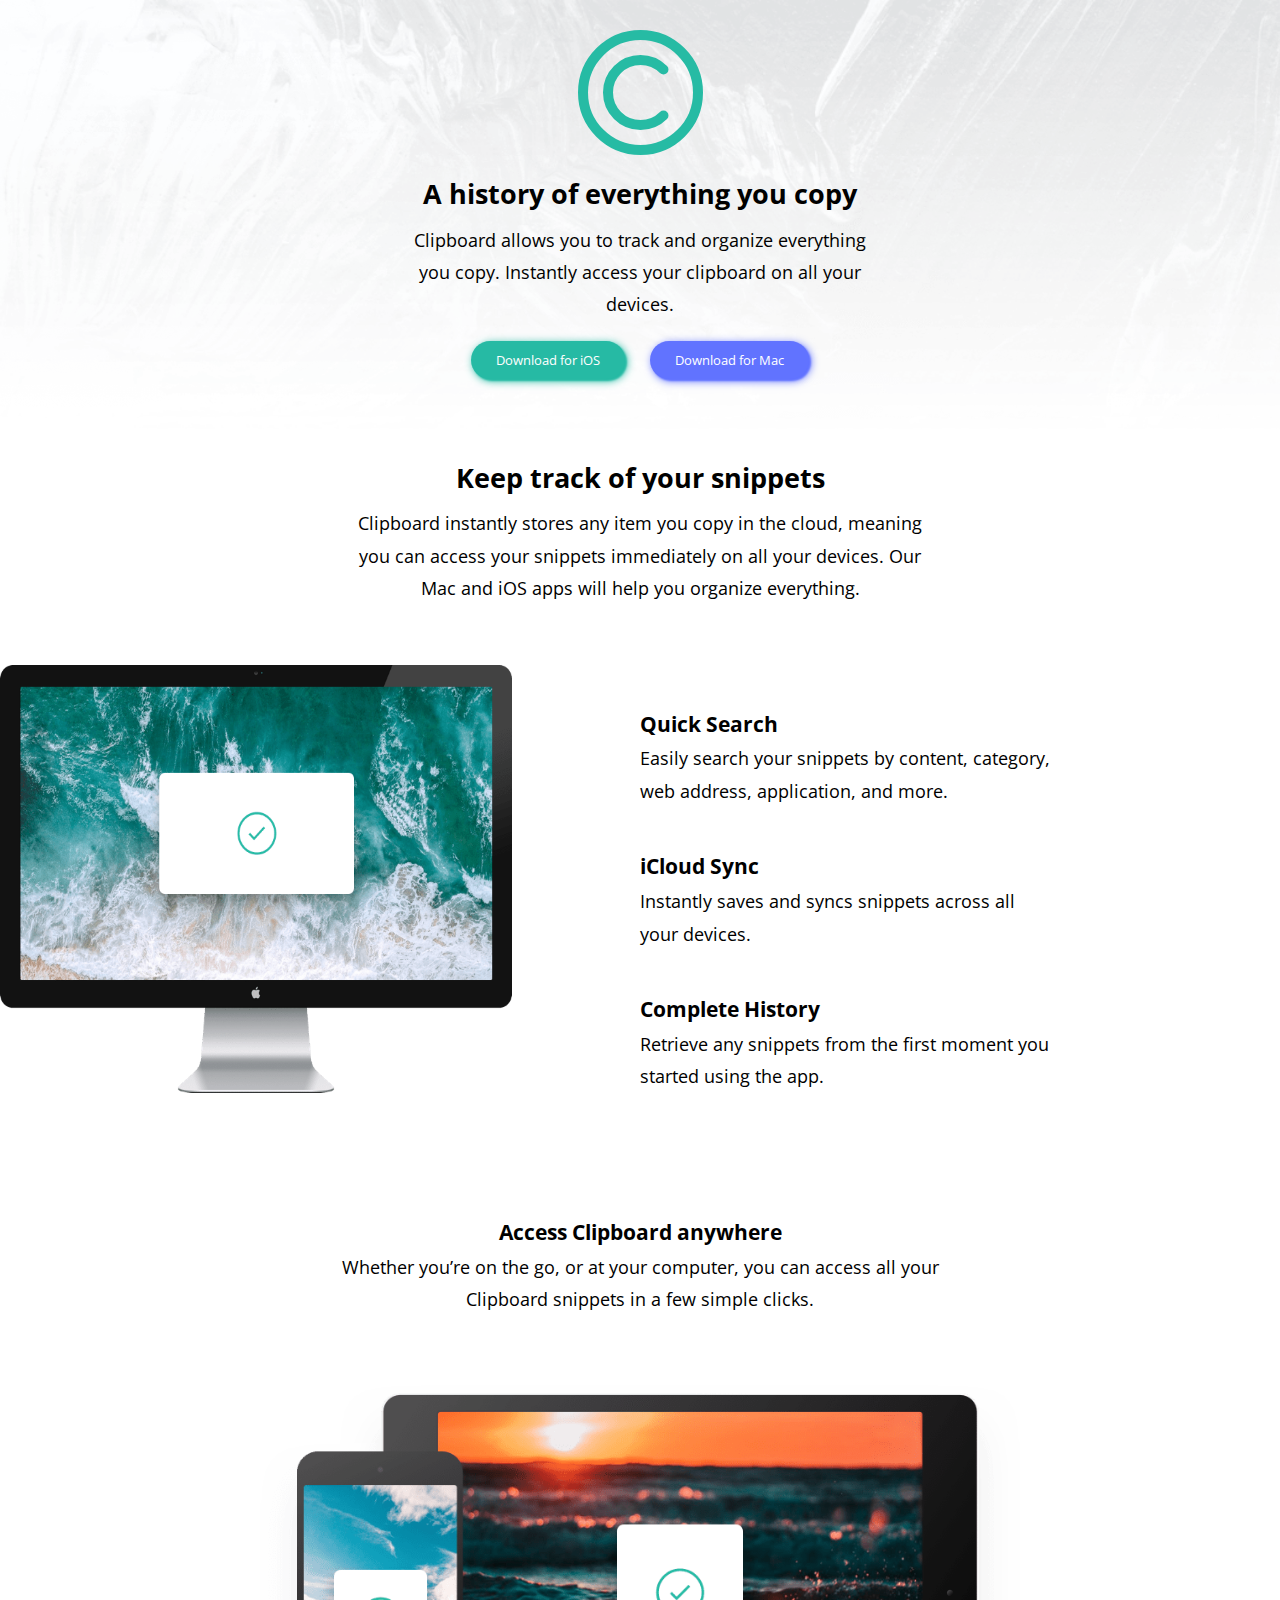
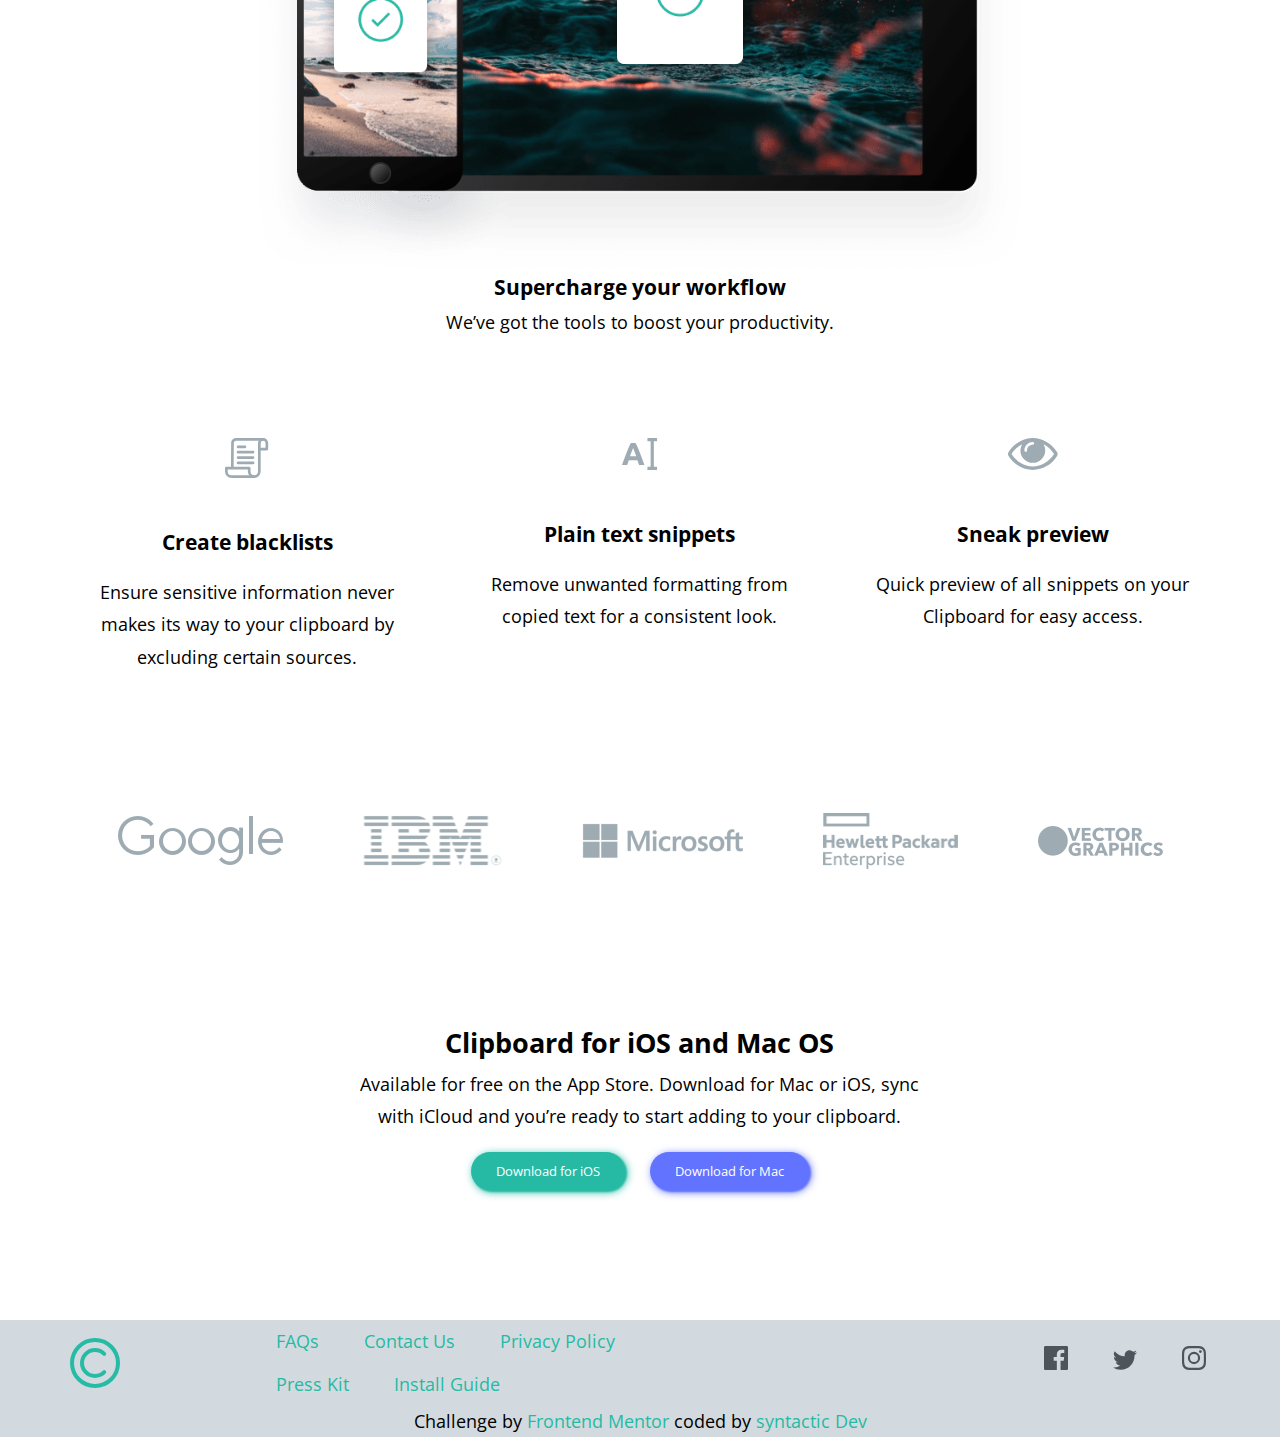
==== index.html @ 75328712 "[upg] change 2" ====
<!DOCTYPE html>
<html lang="en">
  <head>
    <meta charset="UTF-8" />
    <meta http-equiv="X-UA-Compatible" content="IE=edge" />
    <meta name="Clipboard landing page" content="Clipboard landing page" />
    <link rel="stylesheet" href="CSS/project-1.css" />
    <link rel="preconnect" href="https://fonts.googleapis.com" />
    <link rel="preconnect" href="https://fonts.gstatic.com" crossorigin />
    <link
      href="https://fonts.googleapis.com/css2?family=Bai+Jamjuree:wght@400;600&family=Open+Sans&display=swap"
      rel="stylesheet"
    />
    <title>Clipboard landing page 2222222222</title>
  </head>
  <body>

    
    <header>
      <img
        class="logo"
        src="./clipboard-landing-page-master/images/logo.svg"
        alt="logo"
      />
      <div class="intro">
        <h2>A history of everything you copy</h2>
        <span class="guide">
          Clipboard allows you to track and organize everything you copy.
          Instantly access your clipboard on all your devices.
        </span>
        <div class="action_buttom">
          <button class="download-ios">Download for iOS</button>
          <button class="download-mac">Download for Mac</button>
        </div>
      </div>
    </header>
    <main>
      <section class="one">
        <h2>Keep track of your snippets</h2>
        <span>
          Clipboard instantly stores any item you copy in the cloud, meaning you
          can access your snippets immediately on all your devices. Our Mac and
          iOS apps will help you organize everything.
        </span>
      </section>
      <section class="two">
        <img
          class="cumputer"
          src="./clipboard-landing-page-master/images/image-computer.png"
          alt="image-computer.png"
        />
        <div class="feature">
          <div>
            <h3>Quick Search</h3>
            <span
              >Easily search your snippets by content, category, web address,
              application, and more.</span
            >
          </div>
          <div>
            <h3>iCloud Sync</h3>
            <span
              >Instantly saves and syncs snippets across all your devices.</span
            >
          </div>
          <div>
            <h3>Complete History</h3>
            <span
              >Retrieve any snippets from the first moment you started using the
              app.</span
            >
          </div>
        </div>
      </section>
      <section class="three">
        <div>
          <h3>Access Clipboard anywhere</h3>
          <span>
            Whether you’re on the go, or at your computer, you can access all
            your Clipboard snippets in a few simple clicks.
          </span>
        </div>
        <img
          src="./clipboard-landing-page-master/images/image-devices.png"
          alt="image-devices.png"
        />
        <div>
          <h3>Supercharge your workflow</h3>
          <span>We’ve got the tools to boost your productivity.</span>
        </div>
      </section>
      <section class="four">
        <div class="functions">
          <div>
            <img
              src="./clipboard-landing-page-master/images/icon-blacklist.svg"
              alt="icon-blacklist.svg"
            />
            <h3>Create blacklists</h3>
            <span
              >Ensure sensitive information never makes its way to your
              clipboard by excluding certain sources.</span
            >
          </div>
          <div>
            <img
              src="./clipboard-landing-page-master/images/icon-text.svg"
              alt="icon-text.svg"
            />
            <h3>Plain text snippets</h3>
            <span
              >Remove unwanted formatting from copied text for a consistent
              look.</span
            >
          </div>
          <div>
            <img
              src="./clipboard-landing-page-master/images/icon-preview.svg"
              alt="icon-preview.svg"
            />
            <h3>Sneak preview</h3>
            <span
              >Quick preview of all snippets on your Clipboard for easy
              access.</span
            >
          </div>
        </div>
      </section>
      <div class="company_support">
        <img
          src="./clipboard-landing-page-master/images/logo-google.png"
          alt="logo-google.png"
        />
        <img
          src="./clipboard-landing-page-master/images/logo-ibm.png"
          alt="logo-ibm.png"
        />
        <img
          src="./clipboard-landing-page-master/images/logo-microsoft.png"
          alt="logo-microsoft.png"
        />
        <img
          src="./clipboard-landing-page-master/images/logo-hp.png"
          alt="logo-hp.png"
        />
        <img
          src="./clipboard-landing-page-master/images/logo-vector-graphics.png"
          alt="vector-graphics.png"
        />
      </div>
      <section class="five">
        <h2>Clipboard for iOS and Mac OS</h2>
        <span>
          Available for free on the App Store. Download for Mac or iOS, sync
          with iCloud and you’re ready to start adding to your clipboard.
        </span>
        <div class="action_buttom">
          <button class="download-ios">Download for iOS</button>
          <button class="download-mac">Download for Mac</button>
        </div>
      </section>
    </main>
    <footer>
      <div class="foot">
        <img class="logo"
          src="./clipboard-landing-page-master/images/logo.svg"
          alt="logo"
        />
        <div>
          <ul class="navigations">
            <li><a href="">FAQs</a></li>
            <li><a href="">Contact Us</a></li>
        <li><a href="">Privacy Policy</a></li>
        <li><a href="">Press Kit</a></li>
        <li><a href="">Install Guide</a></li>
      </ul>
    </div>
    <div class="social_link">
      <a href=""
      ><img
      src="./clipboard-landing-page-master/images/icon-facebook.svg"
      alt="images/icon-facebook"
        /></a>
        <a href=""
          ><img
            src="./clipboard-landing-page-master/images/icon-twitter.svg"
            alt="/images/icon-twitter.svg"
            /></a>
        <a href=""
          ><img
            src="./clipboard-landing-page-master/images/icon-instagram.svg"
            alt="/images/icon-instagram.svg"
        /></a>
      </div>
    </div>
      <p class="attribution">
        Challenge by
        <a href="https://www.frontendmentor.io/home">Frontend Mentor</a> coded
        by <a href="twitter.com/devsyntactic"> syntactic Dev</a>
      </p>
    </footer>
  </body>
</html>
---- CSS/project-1.css ----
*{
  font-family: 'Bai Jamjuree', sans-serif;
  font-family: 'Open Sans', sans-serif;
  box-sizing: border-box;
  padding: 0;
  margin: 0;
}
a {
  text-decoration: none;
}
body {
  font-size: 18px;
  line-height: 1.8;
  
}
header img {
  width: fit-content;
  margin: 0 auto;
}

header {
  padding: 30px 70px;
  display: flex;
  flex-direction: column;
  justify-content: center;
  text-align: center;
  background: url(../clipboard-landing-page-master/images/bg-header-desktop.png);
  background-size: cover;
}

.intro {
  padding: 10px 0;
  text-align: center;
  width: 40%;
  margin: 0 auto;
}

.intro h2 {
  padding: 5px 0;
}

.action_buttom {
  padding:20px 0 ;
}

.action_buttom button {
  padding: 10px 25px;
  border-radius: 20px;
  margin: 0 10px;
  color: #ffffff;
  border-style: none;
  cursor: pointer;
}
.download-ios {
  background-color: hsl(171, 66%, 44%);
  box-shadow: 2px 2px 8px hsl(171deg 66% 44%), 2px 2px 2px hsl(171deg 66% 44%);
}

.download-mac {
  background-color: hsl(233, 100%, 69%);
  box-shadow: 2px 2px 8px hsl(233, 100%, 69%),2px 2px 2px hsl(233, 100%, 69%);

}
.one {
  padding: 10px 0;
  text-align: center;
  width: 45%;
  margin: 0 auto;
}
.one h2 {
  padding: 5px 0;

}
.two {
  display: grid;
  grid-template-columns: repeat(2,1fr);
  margin: 50px 0;
}
.two img {
  height: 100%;
  width: 80%;
}
.two .feature div {
  margin-top: 40px;
  width: 65%;
  display: grid;
}
.three {
  display: grid;
  justify-content: center;
  align-items: center;
  text-align: center;
}
.three img {
  height: 100%;
  width: 80%;
  margin: auto;
}

.three div:first-child {
  padding: 70px 0;
  width: 65%;
  margin: auto;
}

.four .functions {
  display: flex;
  justify-content: center;
  /* align-items: center; */
  text-align: center;
  margin: 100px auto;
}
.four .functions div {
  margin: 0 30px;
  width: 26%;
}

.four .functions div img {
  margin-bottom: 35px;
}
.four .functions div h3 {
  margin-bottom: 15px;

}

.company_support {
  display: flex;
  justify-content: center;
  align-items: center;
  padding: 0 100px;
  margin: 100px 30px;
}

.company_support img {
  margin: 40px;
}
.five {
  padding: 10px 0;
  text-align: center;
  justify-content: center;
  width: 46%;
  margin: 100px auto;
}
footer {
  margin: 0;
  background-color: hsl(205, 16%, 85%);
}

footer .foot {
  display: grid;
  grid-template-columns: 20% 60% 20%;
  align-items: center;
}
.foot .logo {
  width: 50px;
  height: 50px;
  margin: 0 70px;
}
.foot .navigations {
  list-style: none;
  max-width: 400px;
}
.navigations li {
  display: inline-block;
  margin: 5px 20px;
  justify-content: center;
}
.social_link img {
  margin: 20px ;
}
a {
  color: hsl(171, 66%, 44%);
}
footer p {
  text-align: center;
}

/* Mobile  */
@media (max-width:765px) {
  header {
    background: url(../clipboard-landing-page-master/images/bg-header-mobile.png);
    background-size: cover;
    padding: 40px 10px;
  }
  .intro {
    width: 100%;
  }
  .one {
    width: 80%;
  }
  .two {
    display: flex;
    justify-content: center;
    align-items: center;
    text-align: center;
    flex-direction: column;
    margin: 40px auto;
  }
  .two .feature div {
    margin: 60px 17% auto;
    align-items: center;

  }
  .three div:first-child {
    width: 75%;
  }
  .four .functions {
    display: grid;
  }
  .four .functions div {
    width: 80%;
    margin: 60px auto;
  }
  .company_support {
    display: grid;
    grid-gap: 4em;
    justify-content: center;
    align-items: center;
  }
  .five {
    width: 80%;
    margin-bottom: 40px;
  }
  .action_buttom {
    margin: 12px auto;
    display: grid;
    width: 50%;
    text-align: center;
    justify-content: center;
    align-items: center;
  }
  .download-ios {
    margin-bottom: 30px;
  }
  footer .foot {
    display: flex;
    justify-content: center;
    align-items: center;
    flex-direction: column;
    text-align: center;
    padding: 20px 0;
  }
  footer .foot .navigations  li {
    display: grid;
    margin: 10px auto;
  }
  .social_link a {
    margin: 20px 10px;
  }
}
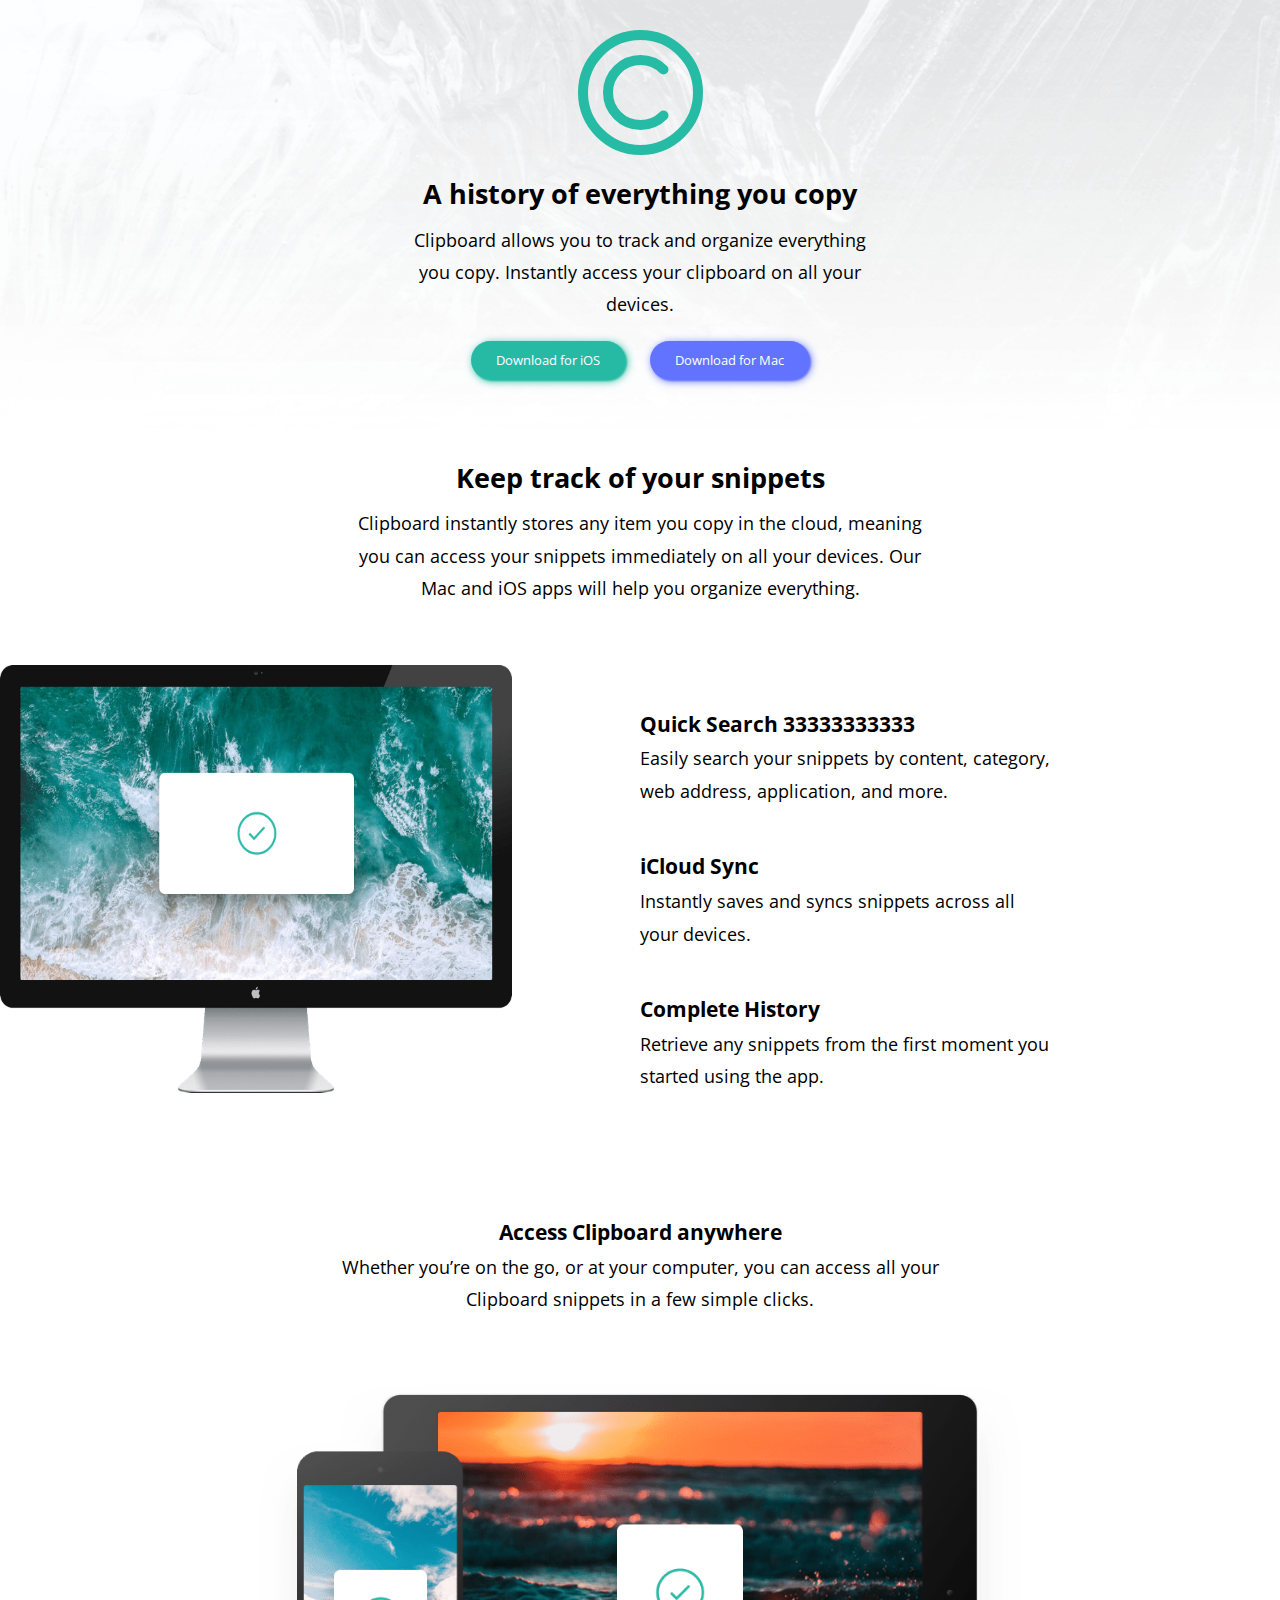
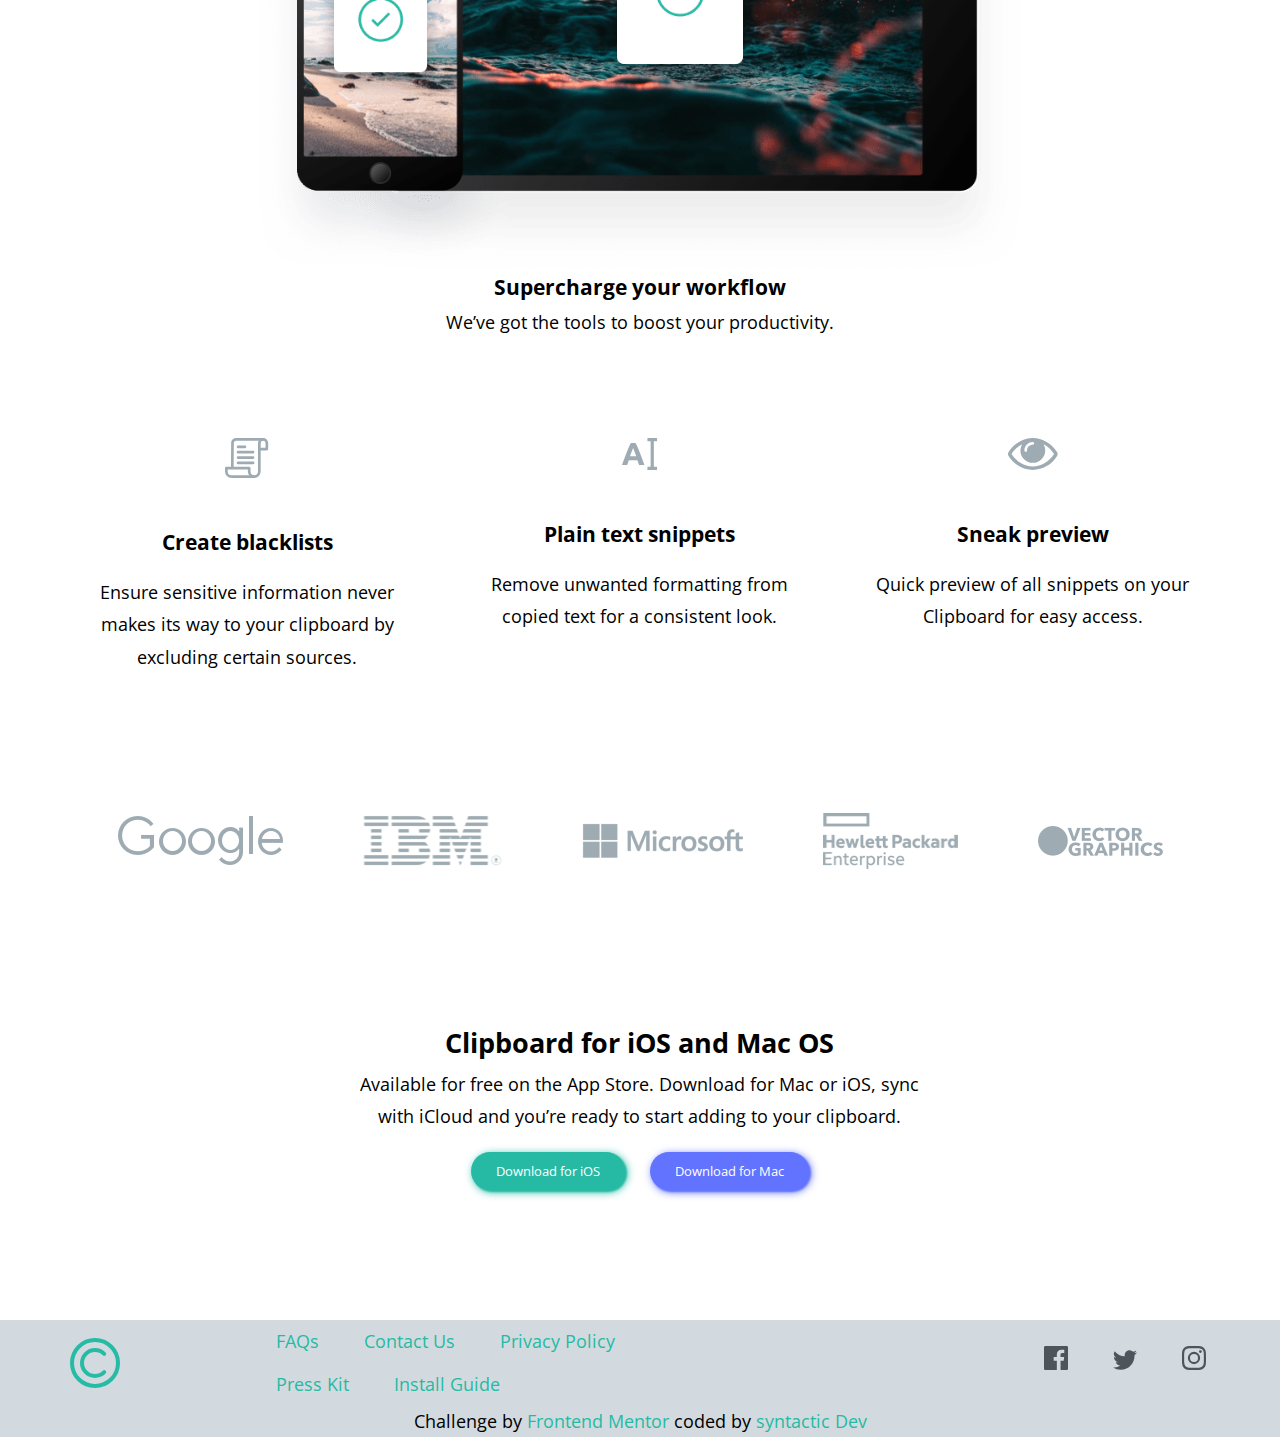
==== commit 61297780: "aaa" ====
--- a/index.html
+++ b/index.html
@@ -51,7 +51,7 @@
         />
         <div class="feature">
           <div>
-            <h3>Quick Search</h3>
+            <h3>Quick Search 33333333333</h3>
             <span
               >Easily search your snippets by content, category, web address,
               application, and more.</span
